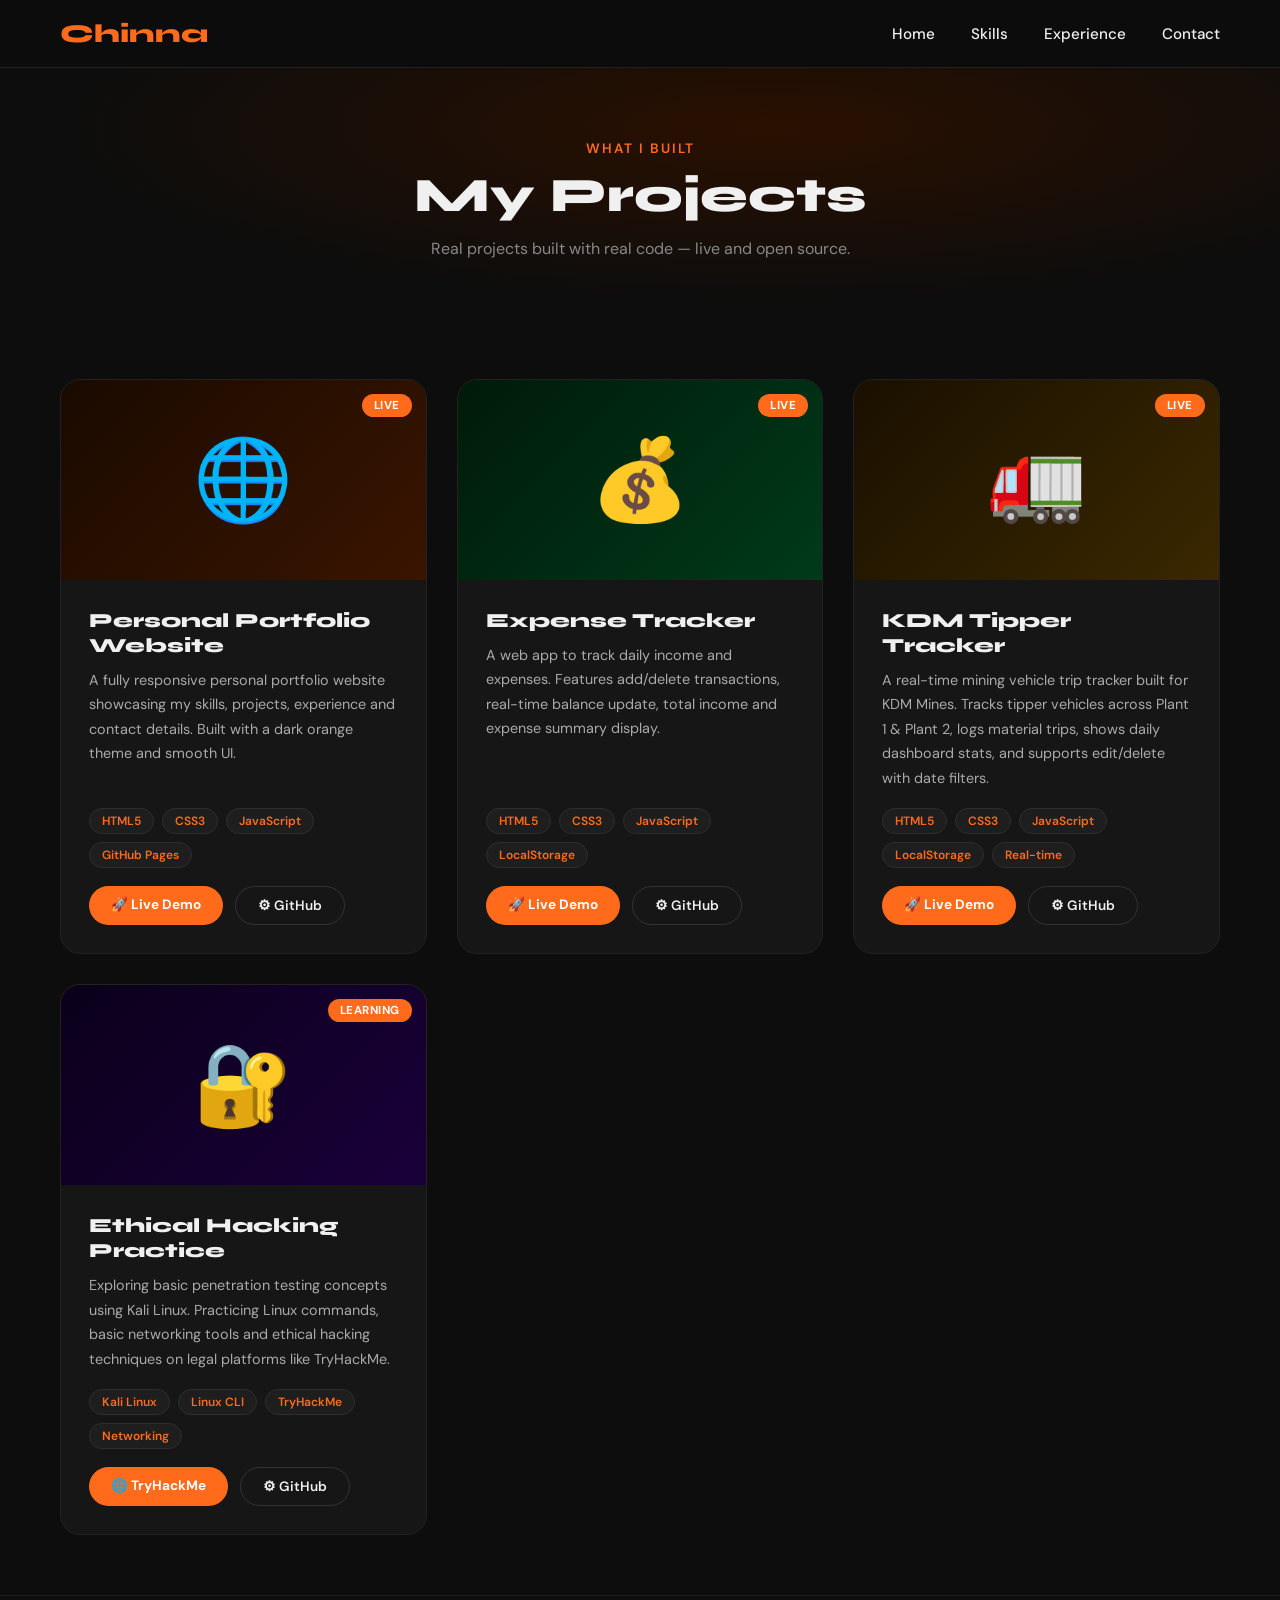
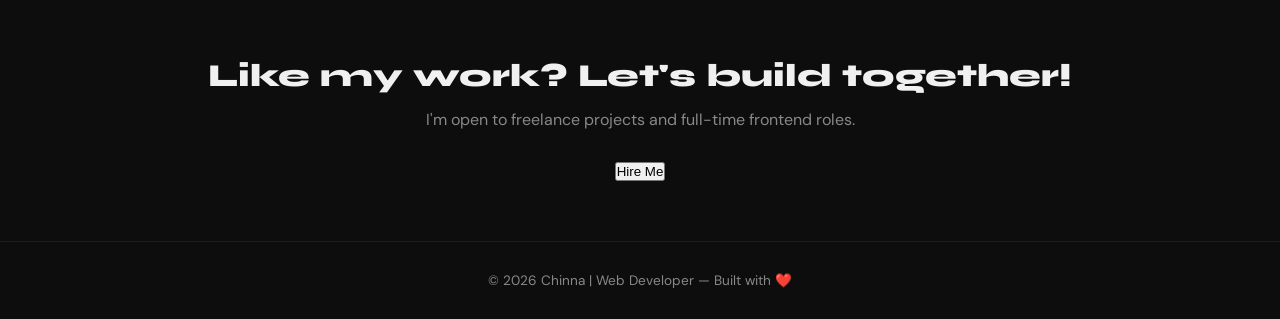
==== Projects.html @ ad28b7e5 "updated files" ====
<!DOCTYPE html>
<html lang="en">
<head>
<meta charset="UTF-8"/>
<meta name="viewport" content="width=device-width, initial-scale=1.0"/>
<title>Chinna | Projects</title>
<link href="https://fonts.googleapis.com/css2?family=Syne:wght@400;700;800&family=DM+Sans:wght@300;400;500&display=swap" rel="stylesheet"/>
<style>
  :root { --orange:#ff6b1a; --bg:#0d0d0d; --card:#161616; --text:#f0f0f0; --muted:#888; }
  * { margin:0; padding:0; box-sizing:border-box; }
  body { background:var(--bg); color:var(--text); font-family:'DM Sans',sans-serif; }

  nav {
    position:fixed; top:0; width:100%; z-index:100;
    display:flex; justify-content:space-between; align-items:center;
    padding:18px 60px;
    background:rgba(13,13,13,0.95); backdrop-filter:blur(12px);
    border-bottom:1px solid #222;
  }
  .logo { font-family:'Syne',sans-serif; font-size:1.6rem; font-weight:800; color:var(--orange); text-decoration:none; }
  .nav-links { display:flex; gap:36px; list-style:none; }
  .nav-links a { color:var(--text); text-decoration:none; font-size:0.95rem; font-weight:500; transition:color 0.2s; position:relative; }
  .nav-links a::after { content:''; position:absolute; bottom:-4px; left:0; width:0; height:2px; background:var(--orange); transition:width 0.3s; }
  .nav-links a:hover, .nav-links a.active { color:var(--orange); }
  .nav-links a:hover::after, .nav-links a.active::after { width:100%; }
  .btn-resume { background:var(--orange); color:#fff; border:none; padding:10px 22px; border-radius:30px; font-size:0.9rem; font-weight:600; cursor:pointer; }

  .page-hero {
    padding:140px 60px 60px;
    background:radial-gradient(ellipse at 60% 40%, #2a1000 0%, #0d0d0d 65%);
    text-align:center;
  }
  .sec-label { color:var(--orange); font-size:0.85rem; font-weight:600; letter-spacing:2px; text-transform:uppercase; margin-bottom:10px; }
  .sec-title { font-family:'Syne',sans-serif; font-size:3rem; font-weight:800; }
  .sec-sub { color:var(--muted); margin-top:14px; font-size:1rem; }

  .projects-section { padding:60px; }
  .projects-grid { display:grid; grid-template-columns:repeat(auto-fill, minmax(340px, 1fr)); gap:30px; }

  .project-card {
    background:var(--card); border:1px solid #222;
    border-radius:20px; overflow:hidden;
    transition:border-color 0.3s, transform 0.3s;
    display:flex; flex-direction:column;
  }
  .project-card:hover { border-color:var(--orange); transform:translateY(-6px); }

  .project-thumb {
    width:100%; height:200px;
    display:flex; align-items:center; justify-content:center;
    font-size:5rem; position:relative; overflow:hidden;
  }
  .thumb-portfolio { background:linear-gradient(135deg, #1a0a00, #3a1500); }
  .thumb-expense   { background:linear-gradient(135deg, #001a0a, #003a1a); }
  .thumb-kdm       { background:linear-gradient(135deg, #1a1000, #3a2800); }
  .thumb-kali      { background:linear-gradient(135deg, #0a001a, #1a003a); }

  .project-badge {
    position:absolute; top:14px; right:14px;
    background:var(--orange); color:#fff;
    font-size:0.72rem; font-weight:700;
    padding:4px 12px; border-radius:20px; letter-spacing:0.5px;
  }

  .project-body { padding:28px; flex:1; display:flex; flex-direction:column; }
  .project-title { font-family:'Syne',sans-serif; font-size:1.25rem; font-weight:800; margin-bottom:10px; }
  .project-desc { color:#aaa; font-size:0.9rem; line-height:1.7; flex:1; }

  .project-tags { display:flex; flex-wrap:wrap; gap:8px; margin:18px 0; }
  .tag { background:#1e1e1e; color:var(--orange); font-size:0.75rem; font-weight:600; padding:4px 12px; border-radius:20px; border:1px solid #2e2e2e; }

  .project-links { display:flex; gap:12px; }
  .btn-live { background:var(--orange); color:#fff; border:none; padding:10px 22px; border-radius:30px; font-size:0.85rem; font-weight:700; cursor:pointer; text-decoration:none; display:inline-block; transition:opacity 0.2s; }
  .btn-live:hover { opacity:0.85; }
  .btn-code { background:transparent; color:var(--text); border:1px solid #333; padding:10px 22px; border-radius:30px; font-size:0.85rem; font-weight:600; cursor:pointer; text-decoration:none; display:inline-block; transition:border-color 0.2s, color 0.2s; }
  .btn-code:hover { border-color:var(--orange); color:var(--orange); }

  .cta-section { text-align:center; padding:60px; border-top:1px solid #1e1e1e; }
  .cta-section h3 { font-family:'Syne',sans-serif; font-size:2rem; font-weight:800; margin-bottom:14px; }
  .cta-section p { color:var(--muted); margin-bottom:30px; font-size:1rem; }
  .btn-hire { background:var(--orange); color:#fff; border:none; padding:14px 40px; border-radius:30px; font-size:1rem; font-weight:700; cursor:pointer; transition:opacity 0.2s, transform 0.2s; }
  .btn-hire:hover { opacity:0.88; transform:scale(1.03); }

  footer { text-align:center; padding:30px; color:var(--muted); font-size:0.85rem; border-top:1px solid #1e1e1e; }
</style>
</head>
<body>

<nav>
  <a href="index.html" class="logo">Chinna</a>
  <ul class="nav-links">
    <li><a href="index.html">Home</a></li>
    <li><a href="skills.html">Skills</a></li>
    <li><a href="experience.html">Experience</a></li>
    <li><a href="contact.html">Contact</a></li>
  </ul>

</nav>

<div class="page-hero">
  <div class="sec-label">What I Built</div>
  <h1 class="sec-title">My Projects</h1>
  <p class="sec-sub">Real projects built with real code — live and open source.</p>
</div>

<div class="projects-section">
  <div class="projects-grid">

    <!-- Project 1 - Portfolio -->
    <div class="project-card">
      <div class="project-thumb thumb-portfolio">
        🌐
        <div class="project-badge">LIVE</div>
      </div>
      <div class="project-body">
        <div class="project-title">Personal Portfolio Website</div>
        <div class="project-desc">A fully responsive personal portfolio website showcasing my skills, projects, experience and contact details. Built with a dark orange theme and smooth UI.</div>
        <div class="project-tags">
          <span class="tag">HTML5</span>
          <span class="tag">CSS3</span>
          <span class="tag">JavaScript</span>
          <span class="tag">GitHub Pages</span>
        </div>
        <div class="project-links">
          <a href="https://chinna480.github.io/Gochinnathi/" target="_blank" class="btn-live">🚀 Live Demo</a>
          <a href="https://github.com/chinna480" target="_blank" class="btn-code">⚙ GitHub</a>
        </div>
      </div>
    </div>

    <!-- Project 2 - Expense Tracker -->
    <div class="project-card">
      <div class="project-thumb thumb-expense">
        💰
        <div class="project-badge">LIVE</div>
      </div>
      <div class="project-body">
        <div class="project-title">Expense Tracker</div>
        <div class="project-desc">A web app to track daily income and expenses. Features add/delete transactions, real-time balance update, total income and expense summary display.</div>
        <div class="project-tags">
          <span class="tag">HTML5</span>
          <span class="tag">CSS3</span>
          <span class="tag">JavaScript</span>
          <span class="tag">LocalStorage</span>
        </div>
        <div class="project-links">
          <a href="https://expense-tracker-chinna.netlify.app/" target="_blank" class="btn-live">🚀 Live Demo</a>
          <a href="https://github.com/chinna480" target="_blank" class="btn-code">⚙ GitHub</a>
        </div>
      </div>
    </div>

    <!-- Project 3 - KDM Mines -->
    <div class="project-card">
      <div class="project-thumb thumb-kdm">
        🚛
        <div class="project-badge">LIVE</div>
      </div>
      <div class="project-body">
        <div class="project-title">KDM Tipper Tracker</div>
        <div class="project-desc">A real-time mining vehicle trip tracker built for KDM Mines. Tracks tipper vehicles across Plant 1 & Plant 2, logs material trips, shows daily dashboard stats, and supports edit/delete with date filters.</div>
        <div class="project-tags">
          <span class="tag">HTML5</span>
          <span class="tag">CSS3</span>
          <span class="tag">JavaScript</span>
          <span class="tag">LocalStorage</span>
          <span class="tag">Real-time</span>
        </div>
        <div class="project-links">
          <a href="https://kdm-mines.netlify.app/" target="_blank" class="btn-live">🚀 Live Demo</a>
          <a href="https://github.com/chinna480" target="_blank" class="btn-code">⚙ GitHub</a>
        </div>
      </div>
    </div>

    <!-- Project 4 - Kali Linux -->
    <div class="project-card">
      <div class="project-thumb thumb-kali">
        🔐
        <div class="project-badge">LEARNING</div>
      </div>
      <div class="project-body">
        <div class="project-title">Ethical Hacking Practice</div>
        <div class="project-desc">Exploring basic penetration testing concepts using Kali Linux. Practicing Linux commands, basic networking tools and ethical hacking techniques on legal platforms like TryHackMe.</div>
        <div class="project-tags">
          <span class="tag">Kali Linux</span>
          <span class="tag">Linux CLI</span>
          <span class="tag">TryHackMe</span>
          <span class="tag">Networking</span>
        </div>
        <div class="project-links">
          <a href="https://tryhackme.com" target="_blank" class="btn-live">🌐 TryHackMe</a>
          <a href="https://github.com/chinna480" target="_blank" class="btn-code">⚙ GitHub</a>
        </div>
      </div>
    </div>

  </div>
</div>

<div class="cta-section">
  <h3>Like my work? Let's build together!</h3>
  <p>I'm open to freelance projects and full-time frontend roles.</p>

 <a href="https://mail.google.com/mail/?view=cm&to=chinnathimmannagorlagutta@gmail.com&su=You Are Hired!&body=Hi Chinna, I visited your portfolio and would like to hire you." target="_blank" class="btn-primary">
                <button class="primary-btn">Hire Me</button>
            </a>
</div>

<footer>© 2026 Chinna | Web Developer — Built with ❤️</footer>
</body>
</html>
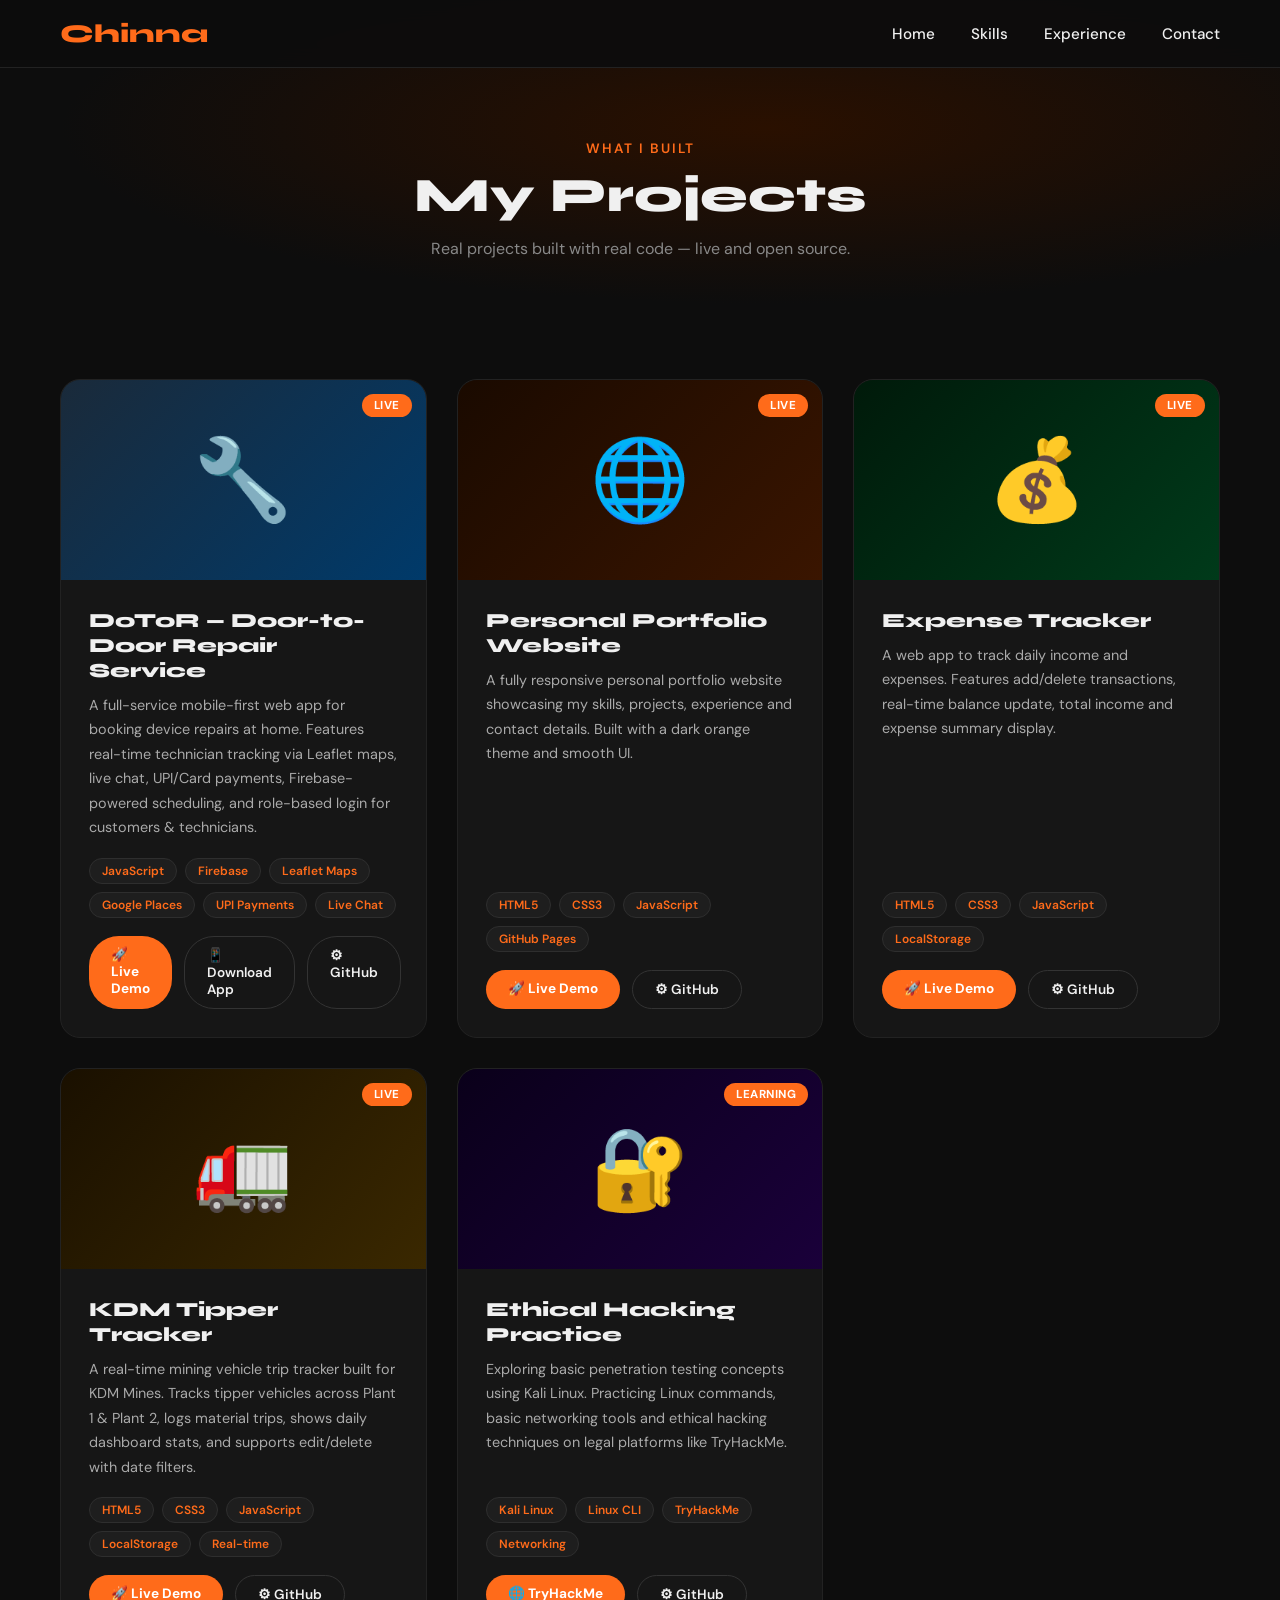
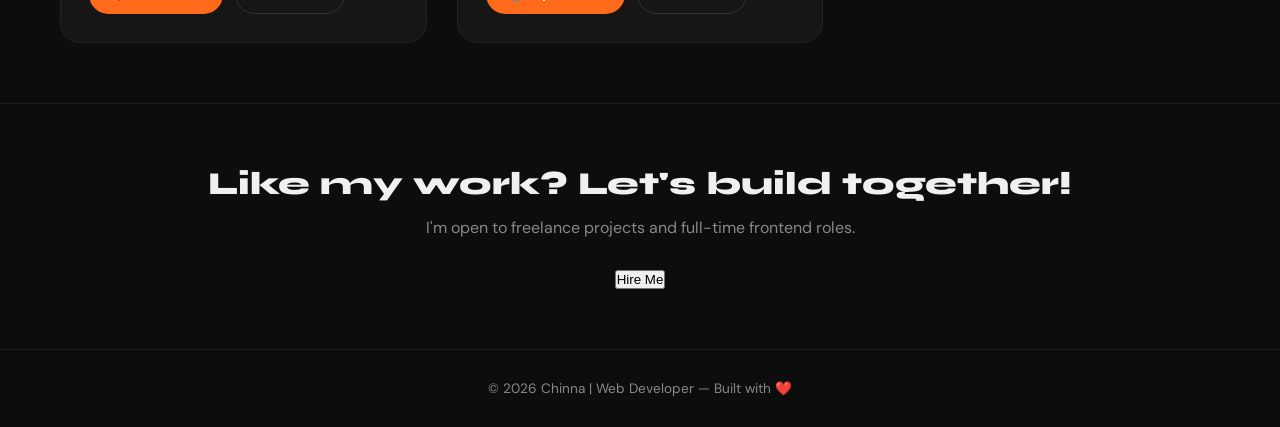
==== commit 25fdeaa6: "feat: add splash screen to homepage, DoToR project card, and Backend & APIs skills" ====
--- a/Projects.html
+++ b/Projects.html
@@ -51,6 +51,7 @@
     font-size:5rem; position:relative; overflow:hidden;
   }
   .thumb-portfolio { background:linear-gradient(135deg, #1a0a00, #3a1500); }
+  .thumb-dotor     { background:linear-gradient(135deg, #1a2a3a, #003a6a); }
   .thumb-expense   { background:linear-gradient(135deg, #001a0a, #003a1a); }
   .thumb-kdm       { background:linear-gradient(135deg, #1a1000, #3a2800); }
   .thumb-kali      { background:linear-gradient(135deg, #0a001a, #1a003a); }
@@ -106,6 +107,31 @@
 <div class="projects-section">
   <div class="projects-grid">
 
+    <!-- Project 0 - DoToR App -->
+    <div class="project-card">
+      <div class="project-thumb thumb-dotor">
+        🔧
+        <div class="project-badge">LIVE</div>
+      </div>
+      <div class="project-body">
+        <div class="project-title">DoToR — Door-to-Door Repair Service</div>
+        <div class="project-desc">A full-service mobile-first web app for booking device repairs at home. Features real-time technician tracking via Leaflet maps, live chat, UPI/Card payments, Firebase-powered scheduling, and role-based login for customers &amp; technicians.</div>
+        <div class="project-tags">
+          <span class="tag">JavaScript</span>
+          <span class="tag">Firebase</span>
+          <span class="tag">Leaflet Maps</span>
+          <span class="tag">Google Places</span>
+          <span class="tag">UPI Payments</span>
+          <span class="tag">Live Chat</span>
+        </div>
+        <div class="project-links">
+          <a href="https://dotorweb.vercel.app/" target="_blank" class="btn-live">🚀 Live Demo</a>
+          <a href="https://github.com/chinna480/Gochinnathi/actions/runs/23687339046/artifacts/6159191128" target="_blank" class="btn-code">📱 Download App</a>
+          <a href="https://github.com/chinna480" target="_blank" class="btn-code">⚙ GitHub</a>
+        </div>
+      </div>
+    </div>
+
     <!-- Project 1 - Portfolio -->
     <div class="project-card">
       <div class="project-thumb thumb-portfolio">
